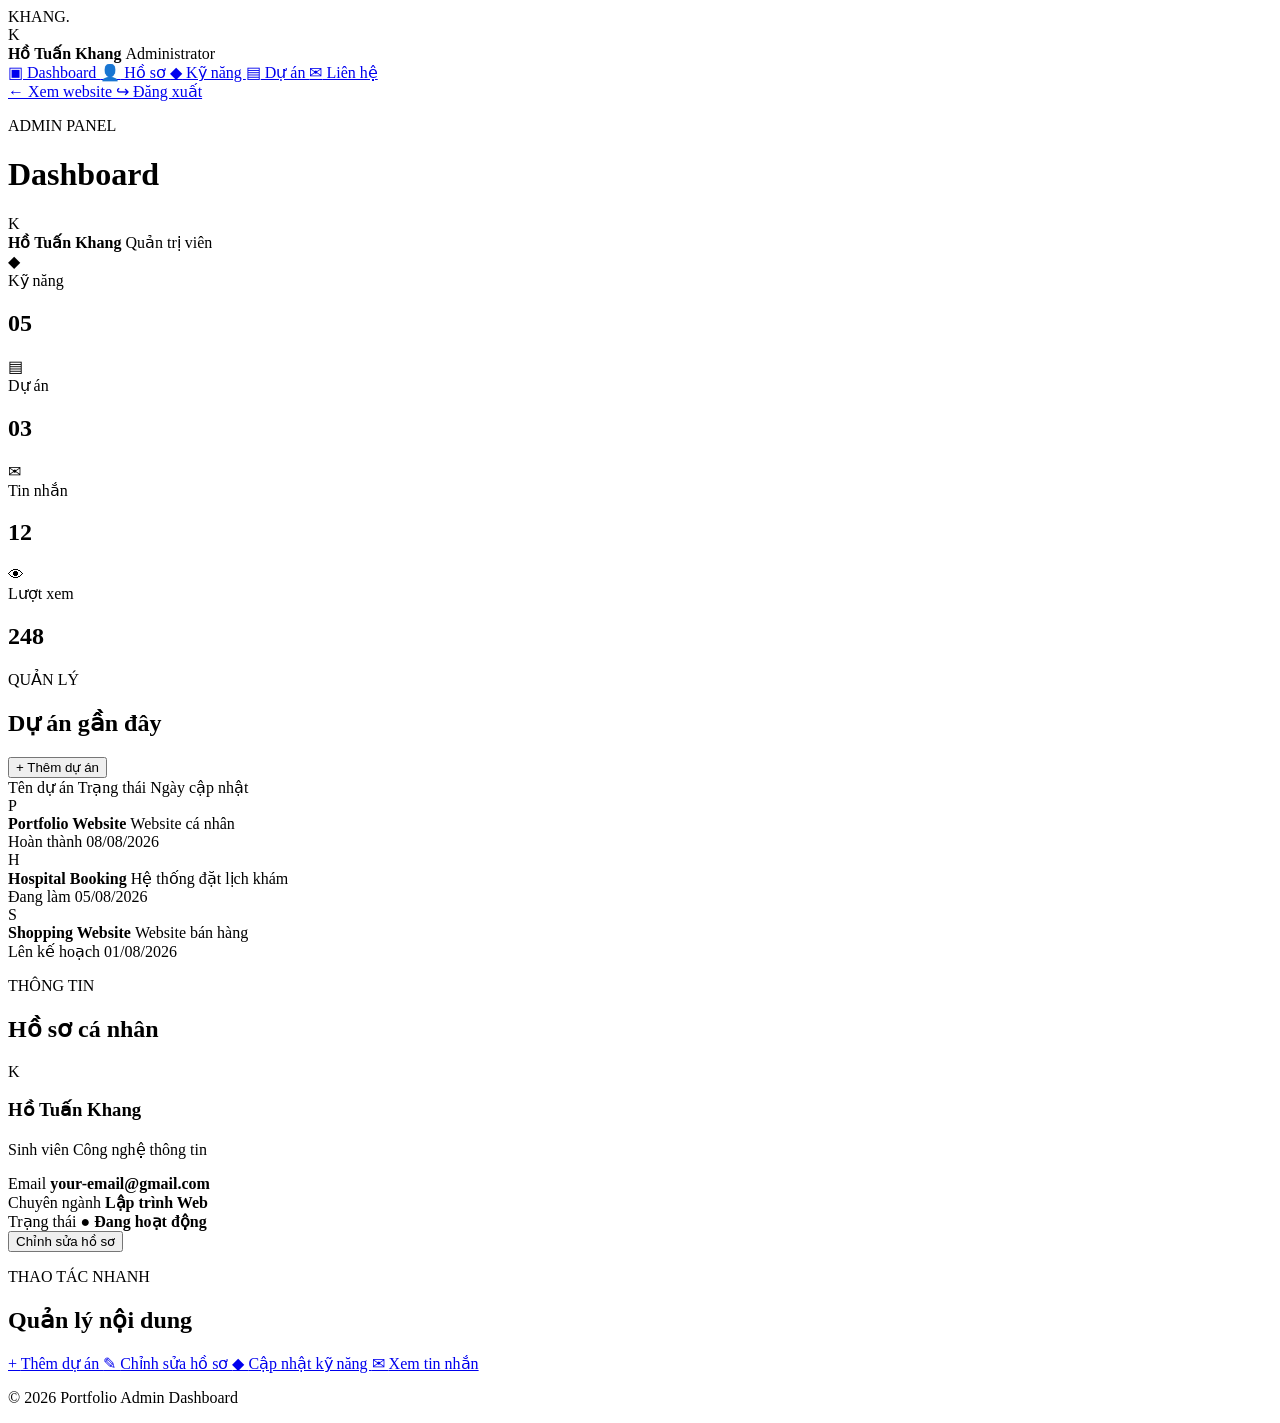
==== admin.html @ da64bd8f "add file new" ====
<!DOCTYPE html>
<html lang="vi">

<head>

    <meta charset="UTF-8">

    <meta
        name="viewport"
        content="width=device-width, initial-scale=1.0"
    >

    <title>Admin Dashboard - Portfolio</title>

    <link rel="stylesheet" href="css/admin.css">

</head>


<body>

    <!-- =================================================
         ADMIN DASHBOARD
    ================================================== -->

    <div class="dashboard">


        <!-- =================================================
             SIDEBAR
        ================================================== -->

        <aside class="sidebar">

            <div class="sidebar-logo">
                KHANG.
            </div>


            <div class="admin-profile">

                <div class="avatar">
                    K
                </div>

                <div>
                    <strong>
                        Hồ Tuấn Khang
                    </strong>

                    <span>
                        Administrator
                    </span>
                </div>

            </div>


            <!-- MENU -->

            <nav class="sidebar-menu">

                <a
                    href="#"
                    class="menu-item active"
                >
                    <span>▣</span>
                    Dashboard
                </a>


                <a
                    href="#"
                    class="menu-item"
                >
                    <span>👤</span>
                    Hồ sơ
                </a>


                <a
                    href="#"
                    class="menu-item"
                >
                    <span>◆</span>
                    Kỹ năng
                </a>


                <a
                    href="#"
                    class="menu-item"
                >
                    <span>▤</span>
                    Dự án
                </a>


                <a
                    href="#"
                    class="menu-item"
                >
                    <span>✉</span>
                    Liên hệ
                </a>

            </nav>


            <!-- BOTTOM MENU -->

            <div class="sidebar-bottom">

                <a
                    href="index.html"
                    class="menu-item"
                >
                    <span>←</span>
                    Xem website
                </a>


                <a
                    href="login.html"
                    class="menu-item logout"
                >
                    <span>↪</span>
                    Đăng xuất
                </a>

            </div>

        </aside>



        <!-- =================================================
             MAIN CONTENT
        ================================================== -->

        <main class="main-content">


            <!-- TOP BAR -->

            <header class="topbar">

                <div>

                    <p class="topbar-label">
                        ADMIN PANEL
                    </p>

                    <h1>
                        Dashboard
                    </h1>

                </div>


                <div class="topbar-user">

                    <div class="small-avatar">
                        K
                    </div>

                    <div>

                        <strong>
                            Hồ Tuấn Khang
                        </strong>

                        <span>
                            Quản trị viên
                        </span>

                    </div>

                </div>

            </header>



            <!-- =================================================
                 STATISTICS
            ================================================== -->

            <section class="stats">


                <div class="stat-card">

                    <div class="stat-icon blue">
                        ◆
                    </div>

                    <div>

                        <span>
                            Kỹ năng
                        </span>

                        <h2>
                            05
                        </h2>

                    </div>

                </div>



                <div class="stat-card">

                    <div class="stat-icon purple">
                        ▤
                    </div>

                    <div>

                        <span>
                            Dự án
                        </span>

                        <h2>
                            03
                        </h2>

                    </div>

                </div>



                <div class="stat-card">

                    <div class="stat-icon green">
                        ✉
                    </div>

                    <div>

                        <span>
                            Tin nhắn
                        </span>

                        <h2>
                            12
                        </h2>

                    </div>

                </div>



                <div class="stat-card">

                    <div class="stat-icon orange">
                        👁
                    </div>

                    <div>

                        <span>
                            Lượt xem
                        </span>

                        <h2>
                            248
                        </h2>

                    </div>

                </div>

            </section>



            <!-- =================================================
                 CONTENT GRID
            ================================================== -->

            <section class="content-grid">


                <!-- PROJECTS -->

                <div class="dashboard-card projects-card">

                    <div class="card-header">

                        <div>

                            <p>
                                QUẢN LÝ
                            </p>

                            <h2>
                                Dự án gần đây
                            </h2>

                        </div>

                        <button>
                            + Thêm dự án
                        </button>

                    </div>


                    <div class="project-table">


                        <div class="table-header">

                            <span>
                                Tên dự án
                            </span>

                            <span>
                                Trạng thái
                            </span>

                            <span>
                                Ngày cập nhật
                            </span>

                        </div>



                        <div class="project-row">

                            <div class="project-name">

                                <div class="project-icon">
                                    P
                                </div>

                                <div>

                                    <strong>
                                        Portfolio Website
                                    </strong>

                                    <span>
                                        Website cá nhân
                                    </span>

                                </div>

                            </div>


                            <span class="status completed">
                                Hoàn thành
                            </span>


                            <span class="date">
                                08/08/2026
                            </span>

                        </div>



                        <div class="project-row">

                            <div class="project-name">

                                <div class="project-icon">
                                    H
                                </div>

                                <div>

                                    <strong>
                                        Hospital Booking
                                    </strong>

                                    <span>
                                        Hệ thống đặt lịch khám
                                    </span>

                                </div>

                            </div>


                            <span class="status working">
                                Đang làm
                            </span>


                            <span class="date">
                                05/08/2026
                            </span>

                        </div>



                        <div class="project-row">

                            <div class="project-name">

                                <div class="project-icon">
                                    S
                                </div>

                                <div>

                                    <strong>
                                        Shopping Website
                                    </strong>

                                    <span>
                                        Website bán hàng
                                    </span>

                                </div>

                            </div>


                            <span class="status planning">
                                Lên kế hoạch
                            </span>


                            <span class="date">
                                01/08/2026
                            </span>

                        </div>

                    </div>

                </div>



                <!-- PROFILE -->

                <div class="dashboard-card profile-card">

                    <div class="card-header">

                        <div>

                            <p>
                                THÔNG TIN
                            </p>

                            <h2>
                                Hồ sơ cá nhân
                            </h2>

                        </div>

                    </div>


                    <div class="profile-info">

                        <div class="profile-avatar">
                            K
                        </div>


                        <h3>
                            Hồ Tuấn Khang
                        </h3>

                        <p>
                            Sinh viên Công nghệ thông tin
                        </p>


                        <div class="profile-details">

                            <div>

                                <span>
                                    Email
                                </span>

                                <strong>
                                    your-email@gmail.com
                                </strong>

                            </div>


                            <div>

                                <span>
                                    Chuyên ngành
                                </span>

                                <strong>
                                    Lập trình Web
                                </strong>

                            </div>


                            <div>

                                <span>
                                    Trạng thái
                                </span>

                                <strong class="online">
                                    ● Đang hoạt động
                                </strong>

                            </div>

                        </div>


                        <button class="edit-btn">
                            Chỉnh sửa hồ sơ
                        </button>

                    </div>

                </div>


            </section>



            <!-- =================================================
                 QUICK ACTIONS
            ================================================== -->

            <section class="quick-section">

                <div class="dashboard-card">

                    <div class="card-header">

                        <div>

                            <p>
                                THAO TÁC NHANH
                            </p>

                            <h2>
                                Quản lý nội dung
                            </h2>

                        </div>

                    </div>


                    <div class="quick-actions">

                        <a href="#">

                            <span>
                                + 
                            </span>

                            Thêm dự án

                        </a>


                        <a href="#">

                            <span>
                                ✎
                            </span>

                            Chỉnh sửa hồ sơ

                        </a>


                        <a href="#">

                            <span>
                                ◆
                            </span>

                            Cập nhật kỹ năng

                        </a>


                        <a href="#">

                            <span>
                                ✉
                            </span>

                            Xem tin nhắn

                        </a>

                    </div>

                </div>

            </section>



            <!-- FOOTER -->

            <footer class="admin-footer">

                <p>
                    © 2026 Portfolio Admin Dashboard
                </p>

            </footer>


        </main>

    </div>

</body>

</html>
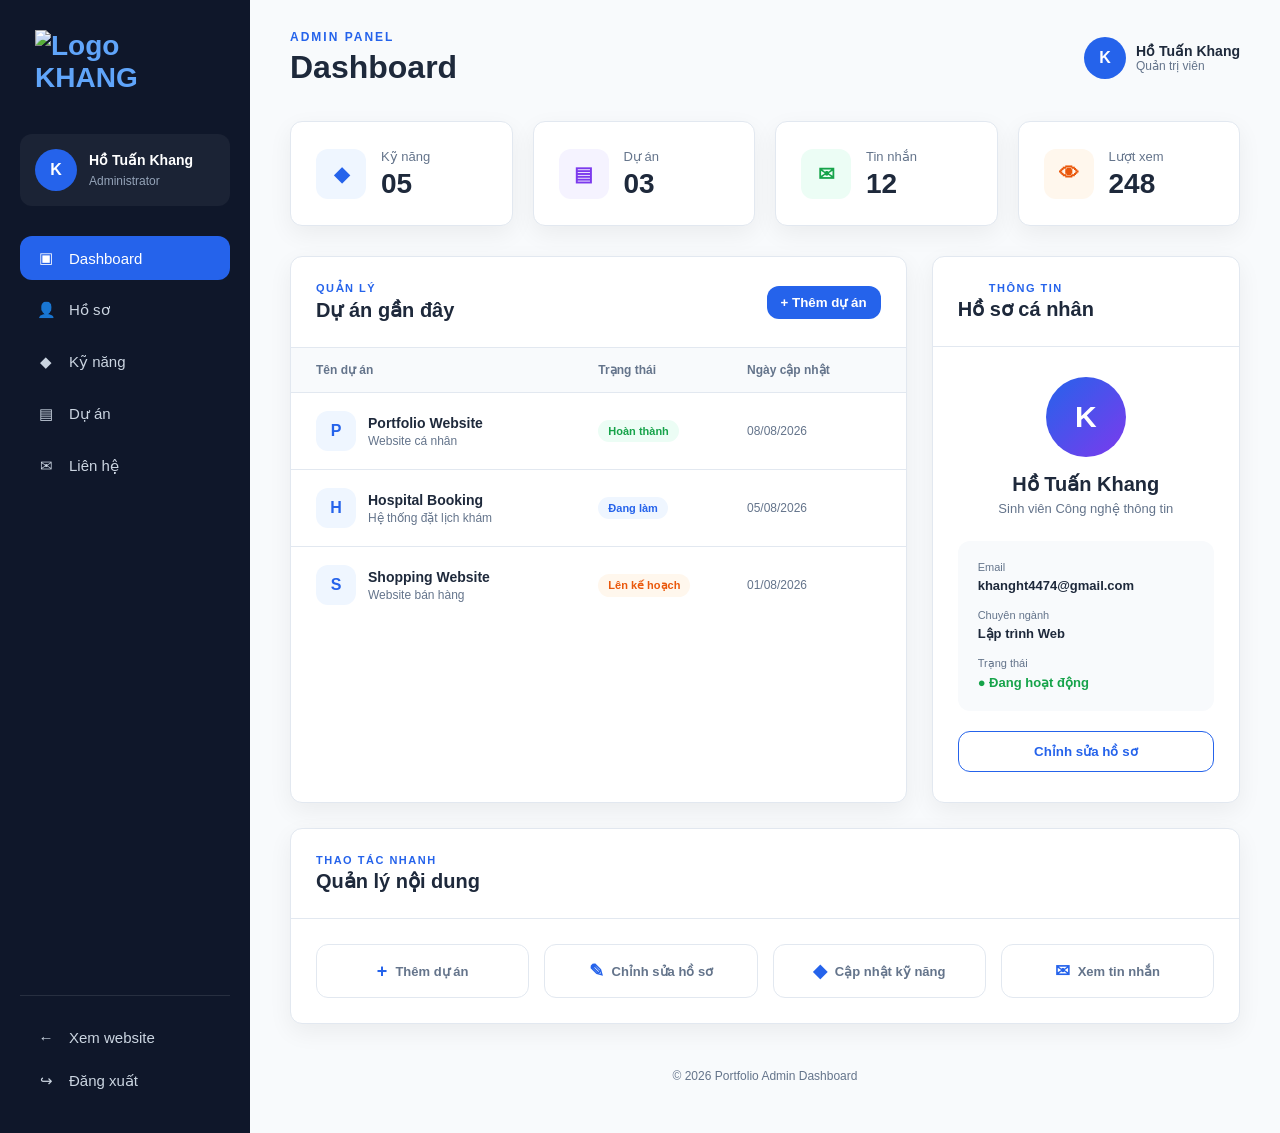
==== commit 1c129314: "Refactor admin.html with updated sidebar logo" ====
--- a/admin.html
+++ b/admin.html
@@ -33,7 +33,8 @@
         <aside class="sidebar">
 
             <div class="sidebar-logo">
-                KHANG.
+                <img src="images/logo.png" alt="Logo" class="sidebar-logo-img">
+                <span>KHANG</span>
             </div>
 
 
@@ -490,7 +491,7 @@
                                 </span>
 
                                 <strong>
-                                    your-email@gmail.com
+                                    khanght4474@gmail.com
                                 </strong>
 
                             </div>
@@ -632,4 +633,4 @@
 
 </body>
 
-</html>+</html>
--- a/css/admin.css
+++ b/css/admin.css
@@ -0,0 +1,1248 @@
+/* =====================================================
+   ADMIN DASHBOARD
+===================================================== */
+
+
+/* =====================================================
+   1. CSS VARIABLES
+===================================================== */
+
+:root {
+
+    --primary: #2563eb;
+    --secondary: #7c3aed;
+
+    --background: #f8fafc;
+    --sidebar: #0f172a;
+
+    --white: #ffffff;
+
+    --text: #1e293b;
+    --text-light: #64748b;
+
+    --border: #e2e8f0;
+
+    --blue-light: #eff6ff;
+    --purple-light: #f5f3ff;
+    --green-light: #ecfdf5;
+    --orange-light: #fff7ed;
+
+    --success: #16a34a;
+    --warning: #ea580c;
+
+    --font-size: 16px;
+
+    --border-radius: 12px;
+
+    --shadow:
+        0 8px 25px rgba(0, 0, 0, 0.06);
+}
+
+
+/* =====================================================
+   2. RESET
+===================================================== */
+
+* {
+
+    margin: 0;
+
+    padding: 0;
+
+    box-sizing: border-box;
+}
+
+
+html {
+
+    scroll-behavior: smooth;
+}
+
+
+body {
+
+    font-family:
+        Arial,
+        Helvetica,
+        sans-serif;
+
+    font-size: var(--font-size);
+
+    background-color:
+        var(--background);
+
+    color: var(--text);
+}
+
+
+a {
+
+    text-decoration: none;
+
+    color: inherit;
+}
+
+
+button {
+
+    font-family: inherit;
+
+    cursor: pointer;
+}
+
+
+/* =====================================================
+   3. MAIN DASHBOARD
+   CSS GRID - BỐ CỤC LỚN
+===================================================== */
+
+.dashboard {
+
+    min-height: 100vh;
+
+    display: grid;
+
+    grid-template-columns: 250px 1fr;
+}
+
+
+/* =====================================================
+   4. SIDEBAR
+===================================================== */
+
+.sidebar {
+
+    min-height: 100vh;
+
+    padding: 30px 20px;
+
+    background-color:
+        var(--sidebar);
+
+    color: var(--white);
+
+    display: flex;
+
+    flex-direction: column;
+}
+
+
+.sidebar-logo {
+
+    padding: 0 15px;
+
+    margin-bottom: 40px;
+
+    font-size: 28px;
+
+    font-weight: bold;
+
+    color: #60a5fa;
+}
+
+
+/* =====================================================
+   5. ADMIN PROFILE
+===================================================== */
+
+.admin-profile {
+
+    display: flex;
+
+    align-items: center;
+
+    gap: 12px;
+
+    padding: 15px;
+
+    margin-bottom: 30px;
+
+    border-radius:
+        var(--border-radius);
+
+    background-color:
+        rgba(255, 255, 255, 0.05);
+}
+
+
+.avatar {
+
+    width: 42px;
+
+    height: 42px;
+
+    display: flex;
+
+    align-items: center;
+
+    justify-content: center;
+
+    flex-shrink: 0;
+
+    border-radius: 50%;
+
+    background-color:
+        var(--primary);
+
+    color: var(--white);
+
+    font-weight: bold;
+}
+
+
+.admin-profile strong {
+
+    display: block;
+
+    margin-bottom: 3px;
+
+    font-size: 14px;
+}
+
+
+.admin-profile span {
+
+    color: #94a3b8;
+
+    font-size: 12px;
+}
+
+
+/* =====================================================
+   6. SIDEBAR MENU
+===================================================== */
+
+.sidebar-menu {
+
+    display: flex;
+
+    flex-direction: column;
+
+    gap: 8px;
+}
+
+
+.menu-item {
+
+    display: flex;
+
+    align-items: center;
+
+    gap: 12px;
+
+    padding: 13px 15px;
+
+    border-radius:
+        var(--border-radius);
+
+    color: #cbd5e1;
+
+    font-size: 15px;
+
+    transition: 0.3s;
+}
+
+
+.menu-item span {
+
+    width: 22px;
+
+    text-align: center;
+}
+
+
+.menu-item:hover {
+
+    background-color:
+        rgba(255, 255, 255, 0.08);
+
+    color: var(--white);
+}
+
+
+.menu-item.active {
+
+    background-color:
+        var(--primary);
+
+    color: var(--white);
+}
+
+
+/* =====================================================
+   7. SIDEBAR BOTTOM
+===================================================== */
+
+.sidebar-bottom {
+
+    margin-top: auto;
+
+    padding-top: 20px;
+
+    border-top:
+        1px solid rgba(255, 255, 255, 0.1);
+}
+
+
+.logout:hover {
+
+    background-color:
+        rgba(239, 68, 68, 0.15);
+
+    color: #f87171;
+}
+
+
+/* =====================================================
+   8. MAIN CONTENT
+===================================================== */
+
+.main-content {
+
+    min-width: 0;
+
+    padding: 30px 40px;
+}
+
+
+/* =====================================================
+   9. TOPBAR
+   FLEXBOX
+===================================================== */
+
+.topbar {
+
+    display: flex;
+
+    align-items: center;
+
+    justify-content: space-between;
+
+    gap: 20px;
+
+    margin-bottom: 35px;
+}
+
+
+.topbar-label {
+
+    margin-bottom: 5px;
+
+    color: var(--primary);
+
+    font-size: 12px;
+
+    font-weight: bold;
+
+    letter-spacing: 2px;
+}
+
+
+.topbar h1 {
+
+    font-size: 32px;
+}
+
+
+.topbar-user {
+
+    display: flex;
+
+    align-items: center;
+
+    gap: 10px;
+}
+
+
+.small-avatar {
+
+    width: 42px;
+
+    height: 42px;
+
+    display: flex;
+
+    align-items: center;
+
+    justify-content: center;
+
+    border-radius: 50%;
+
+    background-color:
+        var(--primary);
+
+    color: var(--white);
+
+    font-weight: bold;
+}
+
+
+.topbar-user strong {
+
+    display: block;
+
+    font-size: 14px;
+}
+
+
+.topbar-user span {
+
+    display: block;
+
+    color: var(--text-light);
+
+    font-size: 12px;
+}
+
+
+/* =====================================================
+   10. STATISTICS
+   CSS GRID
+===================================================== */
+
+.stats {
+
+    display: grid;
+
+    grid-template-columns:
+        repeat(4, 1fr);
+
+    gap: 20px;
+
+    margin-bottom: 30px;
+}
+
+
+.stat-card {
+
+    display: flex;
+
+    align-items: center;
+
+    gap: 15px;
+
+    padding: 25px;
+
+    background-color:
+        var(--white);
+
+    border:
+        1px solid var(--border);
+
+    border-radius:
+        var(--border-radius);
+
+    box-shadow:
+        var(--shadow);
+}
+
+
+.stat-icon {
+
+    width: 50px;
+
+    height: 50px;
+
+    display: flex;
+
+    align-items: center;
+
+    justify-content: center;
+
+    flex-shrink: 0;
+
+    border-radius:
+        var(--border-radius);
+
+    font-size: 20px;
+
+    font-weight: bold;
+}
+
+
+.stat-icon.blue {
+
+    background-color:
+        var(--blue-light);
+
+    color: var(--primary);
+}
+
+
+.stat-icon.purple {
+
+    background-color:
+        var(--purple-light);
+
+    color: var(--secondary);
+}
+
+
+.stat-icon.green {
+
+    background-color:
+        var(--green-light);
+
+    color: var(--success);
+}
+
+
+.stat-icon.orange {
+
+    background-color:
+        var(--orange-light);
+
+    color: var(--warning);
+}
+
+
+.stat-card span {
+
+    color: var(--text-light);
+
+    font-size: 13px;
+}
+
+
+.stat-card h2 {
+
+    margin-top: 3px;
+
+    font-size: 28px;
+}
+
+
+/* =====================================================
+   11. CONTENT GRID
+   CSS GRID
+===================================================== */
+
+.content-grid {
+
+    display: grid;
+
+    grid-template-columns:
+        minmax(0, 2fr)
+        minmax(280px, 1fr);
+
+    gap: 25px;
+
+    margin-bottom: 25px;
+}
+
+
+/* =====================================================
+   12. DASHBOARD CARD
+===================================================== */
+
+.dashboard-card {
+
+    background-color:
+        var(--white);
+
+    border:
+        1px solid var(--border);
+
+    border-radius:
+        var(--border-radius);
+
+    box-shadow:
+        var(--shadow);
+
+    overflow: hidden;
+}
+
+
+/* =====================================================
+   13. CARD HEADER
+   FLEXBOX
+===================================================== */
+
+.card-header {
+
+    display: flex;
+
+    align-items: center;
+
+    justify-content: space-between;
+
+    gap: 15px;
+
+    padding: 25px;
+
+    border-bottom:
+        1px solid var(--border);
+}
+
+
+.card-header p {
+
+    margin-bottom: 3px;
+
+    color: var(--primary);
+
+    font-size: 11px;
+
+    font-weight: bold;
+
+    letter-spacing: 1.5px;
+}
+
+
+.card-header h2 {
+
+    font-size: 20px;
+}
+
+
+.card-header button {
+
+    padding: 9px 14px;
+
+    border: none;
+
+    border-radius:
+        var(--border-radius);
+
+    background-color:
+        var(--primary);
+
+    color: var(--white);
+
+    font-weight: bold;
+
+    transition: 0.3s;
+}
+
+
+.card-header button:hover {
+
+    background-color:
+        var(--secondary);
+}
+
+
+/* =====================================================
+   14. PROJECT TABLE
+===================================================== */
+
+.project-table {
+
+    width: 100%;
+}
+
+
+.table-header {
+
+    display: grid;
+
+    grid-template-columns:
+        2fr 1fr 1fr;
+
+    gap: 15px;
+
+    padding: 15px 25px;
+
+    background-color:
+        var(--background);
+
+    color: var(--text-light);
+
+    font-size: 12px;
+
+    font-weight: bold;
+}
+
+
+.project-row {
+
+    display: grid;
+
+    grid-template-columns:
+        2fr 1fr 1fr;
+
+    align-items: center;
+
+    gap: 15px;
+
+    padding: 18px 25px;
+
+    border-top:
+        1px solid var(--border);
+}
+
+
+.project-name {
+
+    display: flex;
+
+    align-items: center;
+
+    gap: 12px;
+
+    min-width: 0;
+}
+
+
+.project-icon {
+
+    width: 40px;
+
+    height: 40px;
+
+    display: flex;
+
+    align-items: center;
+
+    justify-content: center;
+
+    flex-shrink: 0;
+
+    border-radius:
+        var(--border-radius);
+
+    background-color:
+        var(--blue-light);
+
+    color: var(--primary);
+
+    font-weight: bold;
+}
+
+
+.project-name strong {
+
+    display: block;
+
+    margin-bottom: 3px;
+
+    font-size: 14px;
+}
+
+
+.project-name span {
+
+    display: block;
+
+    color: var(--text-light);
+
+    font-size: 12px;
+
+    white-space: nowrap;
+
+    overflow: hidden;
+
+    text-overflow: ellipsis;
+}
+
+
+.status {
+
+    display: inline-block;
+
+    width: fit-content;
+
+    padding: 5px 10px;
+
+    border-radius: 20px;
+
+    font-size: 11px;
+
+    font-weight: bold;
+}
+
+
+.status.completed {
+
+    background-color:
+        var(--green-light);
+
+    color: var(--success);
+}
+
+
+.status.working {
+
+    background-color:
+        var(--blue-light);
+
+    color: var(--primary);
+}
+
+
+.status.planning {
+
+    background-color:
+        var(--orange-light);
+
+    color: var(--warning);
+}
+
+
+.date {
+
+    color: var(--text-light);
+
+    font-size: 12px;
+}
+
+
+/* =====================================================
+   15. PROFILE CARD
+===================================================== */
+
+.profile-card {
+
+    text-align: center;
+}
+
+
+.profile-info {
+
+    padding: 30px 25px;
+}
+
+
+.profile-avatar {
+
+    width: 80px;
+
+    height: 80px;
+
+    margin: 0 auto 15px;
+
+    display: flex;
+
+    align-items: center;
+
+    justify-content: center;
+
+    border-radius: 50%;
+
+    background:
+        linear-gradient(
+            135deg,
+            var(--primary),
+            var(--secondary)
+        );
+
+    color: var(--white);
+
+    font-size: 30px;
+
+    font-weight: bold;
+}
+
+
+.profile-info h3 {
+
+    margin-bottom: 5px;
+
+    font-size: 20px;
+}
+
+
+.profile-info > p {
+
+    color: var(--text-light);
+
+    font-size: 13px;
+
+    margin-bottom: 25px;
+}
+
+
+.profile-details {
+
+    text-align: left;
+
+    display: flex;
+
+    flex-direction: column;
+
+    gap: 15px;
+
+    padding: 20px;
+
+    border-radius:
+        var(--border-radius);
+
+    background-color:
+        var(--background);
+}
+
+
+.profile-details span {
+
+    display: block;
+
+    margin-bottom: 3px;
+
+    color: var(--text-light);
+
+    font-size: 11px;
+}
+
+
+.profile-details strong {
+
+    font-size: 13px;
+
+    word-break: break-word;
+}
+
+
+.profile-details .online {
+
+    color: var(--success);
+}
+
+
+.edit-btn {
+
+    width: 100%;
+
+    margin-top: 20px;
+
+    padding: 12px;
+
+    border:
+        1px solid var(--primary);
+
+    border-radius:
+        var(--border-radius);
+
+    background-color:
+        transparent;
+
+    color: var(--primary);
+
+    font-weight: bold;
+
+    transition: 0.3s;
+}
+
+
+.edit-btn:hover {
+
+    background-color:
+        var(--primary);
+
+    color: var(--white);
+}
+
+
+/* =====================================================
+   16. QUICK ACTIONS
+===================================================== */
+
+.quick-section {
+
+    margin-bottom: 25px;
+}
+
+
+.quick-actions {
+
+    display: grid;
+
+    grid-template-columns:
+        repeat(4, 1fr);
+
+    gap: 15px;
+
+    padding: 25px;
+}
+
+
+.quick-actions a {
+
+    display: flex;
+
+    align-items: center;
+
+    justify-content: center;
+
+    gap: 8px;
+
+    padding: 15px;
+
+    border:
+        1px solid var(--border);
+
+    border-radius:
+        var(--border-radius);
+
+    color: var(--text-light);
+
+    font-size: 13px;
+
+    font-weight: bold;
+
+    transition: 0.3s;
+}
+
+
+.quick-actions a span {
+
+    color: var(--primary);
+
+    font-size: 18px;
+}
+
+
+.quick-actions a:hover {
+
+    border-color:
+        var(--primary);
+
+    color: var(--primary);
+
+    transform: translateY(-2px);
+}
+
+
+/* =====================================================
+   17. FOOTER
+===================================================== */
+
+.admin-footer {
+
+    padding: 20px 0;
+
+    color: var(--text-light);
+
+    text-align: center;
+
+    font-size: 12px;
+}
+
+
+/* =====================================================
+   18. RESPONSIVE - TABLET
+   768px <= WIDTH < 1024px
+===================================================== */
+
+@media (max-width: 1024px) {
+
+    .dashboard {
+
+        grid-template-columns:
+            210px 1fr;
+    }
+
+
+    .main-content {
+
+        padding: 25px;
+    }
+
+
+    .stats {
+
+        grid-template-columns:
+            repeat(2, 1fr);
+    }
+
+
+    .content-grid {
+
+        grid-template-columns:
+            1fr;
+    }
+
+
+    .profile-card {
+
+        text-align: left;
+    }
+
+
+    .profile-avatar {
+
+        margin-left: 0;
+    }
+
+
+    .quick-actions {
+
+        grid-template-columns:
+            repeat(2, 1fr);
+    }
+
+}
+
+
+/* =====================================================
+   19. RESPONSIVE - MOBILE
+   WIDTH < 768px
+===================================================== */
+
+@media (max-width: 768px) {
+
+    .dashboard {
+
+        display: block;
+    }
+
+
+    .sidebar {
+
+        min-height: auto;
+
+        padding: 20px;
+    }
+
+
+    .sidebar-logo {
+
+        margin-bottom: 20px;
+    }
+
+
+    .admin-profile {
+
+        margin-bottom: 15px;
+    }
+
+
+    .sidebar-menu {
+
+        display: grid;
+
+        grid-template-columns:
+            repeat(2, 1fr);
+    }
+
+
+    .sidebar-bottom {
+
+        display: grid;
+
+        grid-template-columns:
+            1fr 1fr;
+
+        gap: 8px;
+
+        margin-top: 15px;
+    }
+
+
+    .main-content {
+
+        padding: 20px;
+    }
+
+
+    .topbar {
+
+        align-items: flex-start;
+
+        flex-direction: column;
+    }
+
+
+    .topbar h1 {
+
+        font-size: 28px;
+    }
+
+
+    .stats {
+
+        grid-template-columns:
+            1fr;
+    }
+
+
+    .content-grid {
+
+        grid-template-columns:
+            1fr;
+    }
+
+
+    .table-header {
+
+        display: none;
+    }
+
+
+    .project-row {
+
+        grid-template-columns:
+            1fr;
+
+        gap: 10px;
+
+        padding: 20px;
+    }
+
+
+    .status {
+
+        width: fit-content;
+    }
+
+
+    .quick-actions {
+
+        grid-template-columns:
+            1fr;
+    }
+
+
+    .card-header {
+
+        align-items: flex-start;
+
+        flex-direction: column;
+    }
+
+
+    .card-header button {
+
+        width: 100%;
+    }
+
+}
+
+
+/* =====================================================
+   20. SMALL MOBILE
+===================================================== */
+
+@media (max-width: 480px) {
+
+    .sidebar-menu {
+
+        grid-template-columns:
+            1fr;
+    }
+
+
+    .sidebar-bottom {
+
+        grid-template-columns:
+            1fr;
+    }
+
+
+    .main-content {
+
+        padding: 15px;
+    }
+
+
+    .stat-card {
+
+        padding: 20px;
+    }
+
+
+    .profile-details {
+
+        padding: 15px;
+    }
+
+}
